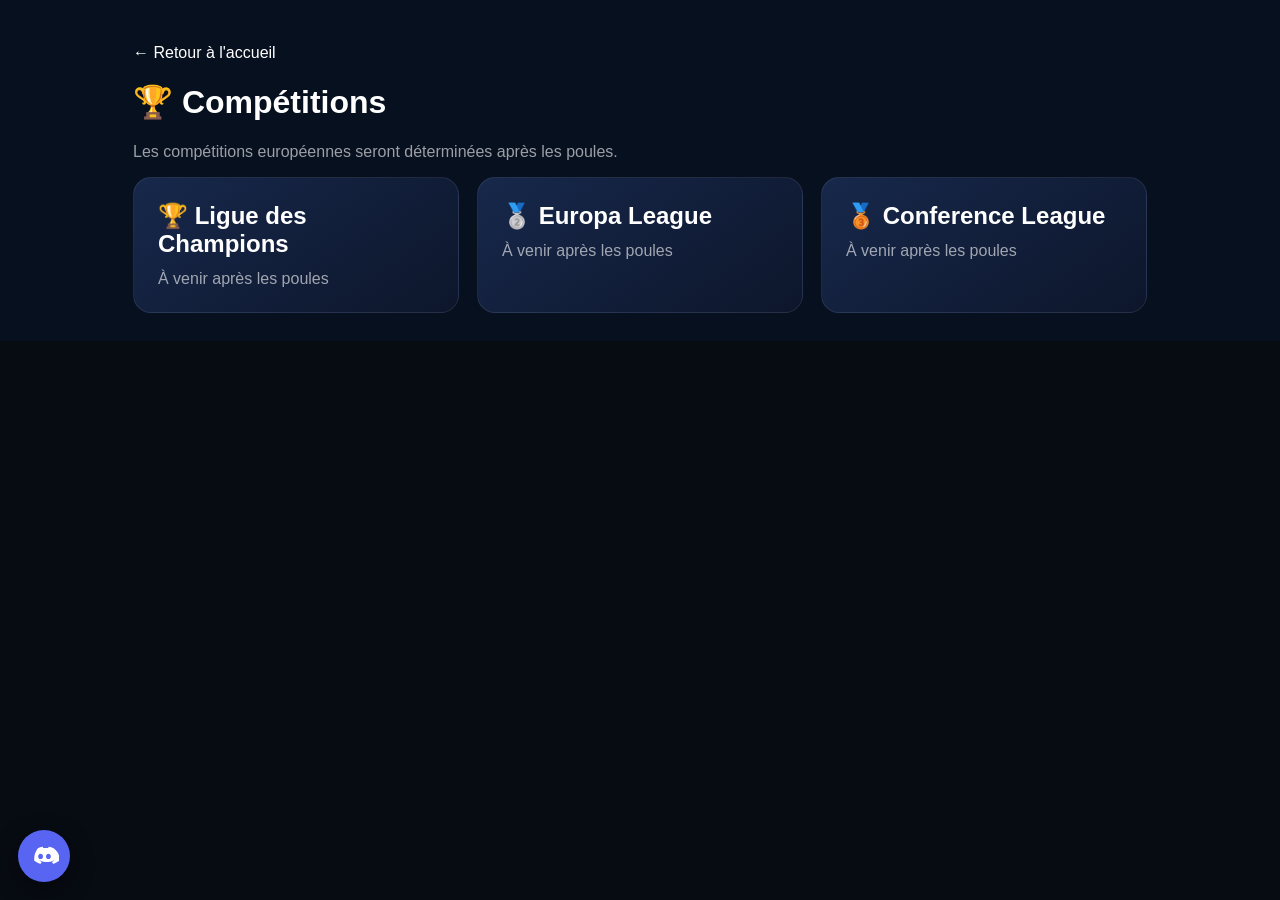
==== competitions.html @ 95e5c85c "Add files via upload" ====
<!doctype html>
<html lang="fr"><head><meta charset="utf-8">
<meta name="viewport" content="width=device-width, initial-scale=1">
<title>FYFL — Compétitions</title>
<link rel="stylesheet" href="style.css">
<style>
body{margin:0;background:#07101f;color:#fff;font-family:Arial,sans-serif}
.wrap{max-width:1050px;margin:auto;padding:28px 18px}
a{color:inherit;text-decoration:none}.cards{display:grid;grid-template-columns:repeat(3,1fr);gap:18px}
.card{padding:24px;border-radius:18px;background:linear-gradient(145deg,#17284b,#0d162b);border:1px solid rgba(255,255,255,.08)}
.card h2{margin:0 0 12px}.muted{opacity:.6}
@media(max-width:700px){.cards{grid-template-columns:1fr}.wrap{padding:20px 14px}}
</style>
<style id="competition-nav-button">
.nav-link[href="competitions.html"]{
  display:inline-flex;align-items:center;justify-content:center;
  padding:10px 16px;border-radius:10px;
  text-decoration:none;white-space:nowrap;
}
.nav-link[href="competitions.html"]:hover{background:rgba(255,255,255,.06)}
</style>

<style id="fyfl-discord-button">
.fyfl-discord-button{
  position:fixed;left:18px;bottom:18px;width:52px;height:52px;border-radius:50%;
  display:flex;align-items:center;justify-content:center;z-index:9999;
  background:#5865F2;box-shadow:0 8px 24px rgba(0,0,0,.35);
  transition:transform .18s ease,box-shadow .18s ease;
}
.fyfl-discord-button:hover{transform:scale(1.08);box-shadow:0 10px 28px rgba(0,0,0,.45)}
.fyfl-discord-button svg{width:29px;height:29px;fill:white}
@media(max-width:700px){.fyfl-discord-button{left:14px;bottom:14px;width:48px;height:48px}}
</style>
</head>
<body><main class="wrap">
<p><a href="index.html">← Retour à l'accueil</a></p>
<h1>🏆 Compétitions</h1>
<p class="muted">Les compétitions européennes seront déterminées après les poules.</p>
<div class="cards">
<div class="card"><h2>🏆 Ligue des Champions</h2><div class="muted">À venir après les poules</div></div>
<div class="card"><h2>🥈 Europa League</h2><div class="muted">À venir après les poules</div></div>
<div class="card"><h2>🥉 Conference League</h2><div class="muted">À venir après les poules</div></div>
</div></main>
<a class="fyfl-discord-button" href="https://discord.gg/fyfl" target="_blank" rel="noopener noreferrer" aria-label="Rejoindre le Discord FYFL" title="Discord FYFL">
  <svg viewBox="0 0 24 24" aria-hidden="true">
    <path d="M19.54 5.19A16.9 16.9 0 0 0 15.5 4l-.49 1.02a15.3 15.3 0 0 0-4.02 0L10.5 4a16.9 16.9 0 0 0-4.04 1.19C3.9 8.75 3.2 12.2 3.55 15.6a16.4 16.4 0 0 0 4.97 2.51l1.2-1.63c-.66-.24-1.3-.54-1.9-.9l.46-.35c3.67 1.72 7.65 1.72 11.28 0l.47.35c-.6.36-1.24.66-1.9.9l1.2 1.63a16.4 16.4 0 0 0 4.97-2.51c.41-3.94-.7-7.36-4.76-10.41ZM8.76 14.1c-1.1 0-2-.99-2-2.2s.88-2.2 2-2.2c1.13 0 2.01.99 2 2.2 0 1.21-.88 2.2-2 2.2Zm6.48 0c-1.1 0-2-.99-2-2.2s.88-2.2 2-2.2c1.13 0 2.01.99 2 2.2s-.88 2.2-2 2.2Z"/>
  </svg>
</a>
</body></html>
---- style.css ----
:root{--bg:#070b12;--card:#101827;--line:rgba(255,255,255,.09);--text:#fff;--muted:#aeb8c8;--orange:#ff6a00}
*{box-sizing:border-box}html,body{margin:0;min-height:100%;background:var(--bg);color:var(--text);font-family:Arial,sans-serif}a{color:inherit}button{font:inherit}
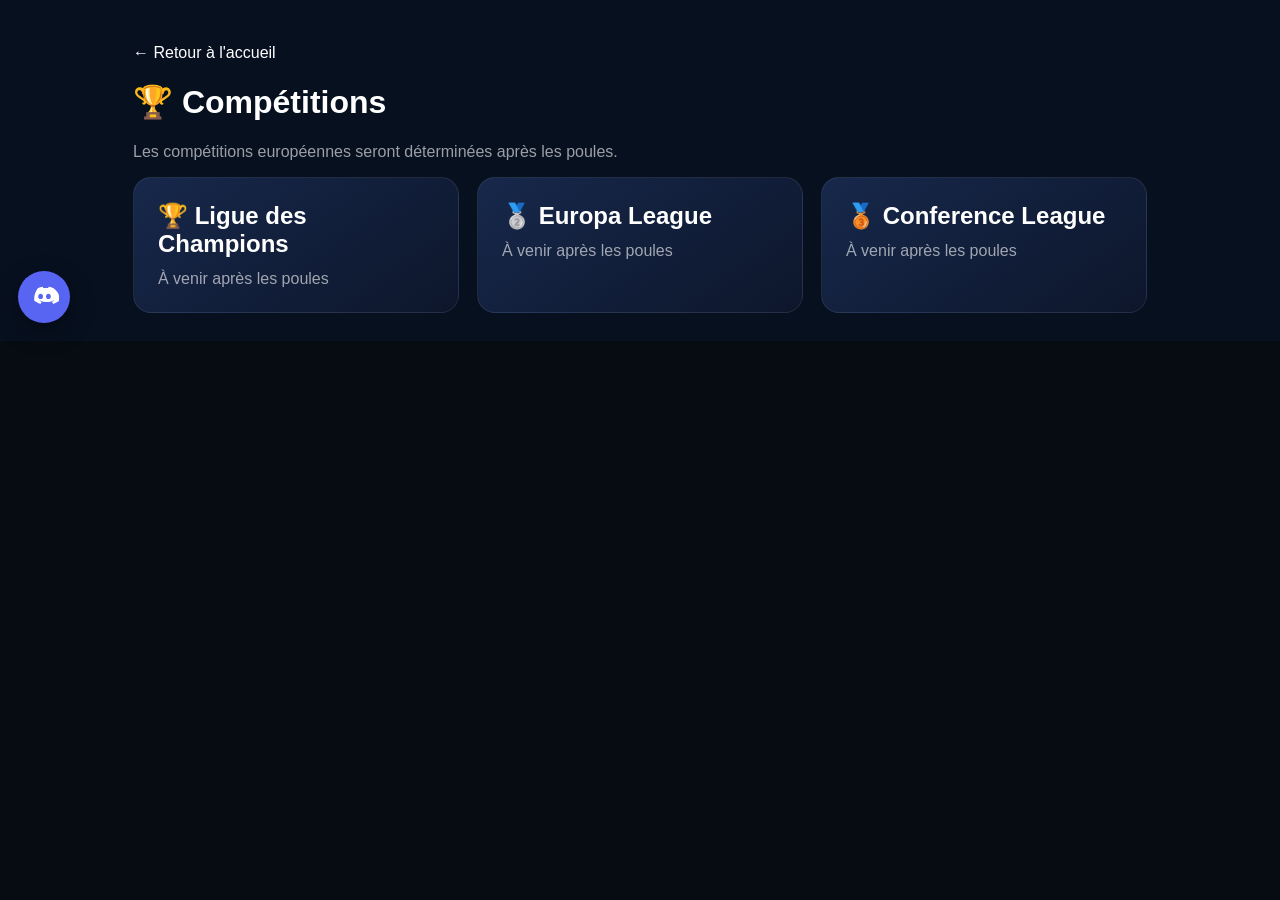
==== commit fe500a88: "Add files via upload" ====
--- a/competitions.html
+++ b/competitions.html
@@ -10,6 +10,10 @@
 .card{padding:24px;border-radius:18px;background:linear-gradient(145deg,#17284b,#0d162b);border:1px solid rgba(255,255,255,.08)}
 .card h2{margin:0 0 12px}.muted{opacity:.6}
 @media(max-width:700px){.cards{grid-template-columns:1fr}.wrap{padding:20px 14px}}
+
+/* FYFL V9 page transition */
+body.fyfl-page-v9{animation:fyflFade .45s ease both}
+@keyframes fyflFade{from{opacity:0;transform:translateY(14px)}to{opacity:1;transform:none}}
 </style>
 <style id="competition-nav-button">
 .nav-link[href="competitions.html"]{
@@ -32,7 +36,7 @@
 @media(max-width:700px){.fyfl-discord-button{left:14px;bottom:14px;width:48px;height:48px}}
 </style>
 </head>
-<body><main class="wrap">
+<body class="fyfl-page-v9"><main class="wrap">
 <p><a href="index.html">← Retour à l'accueil</a></p>
 <h1>🏆 Compétitions</h1>
 <p class="muted">Les compétitions européennes seront déterminées après les poules.</p>
